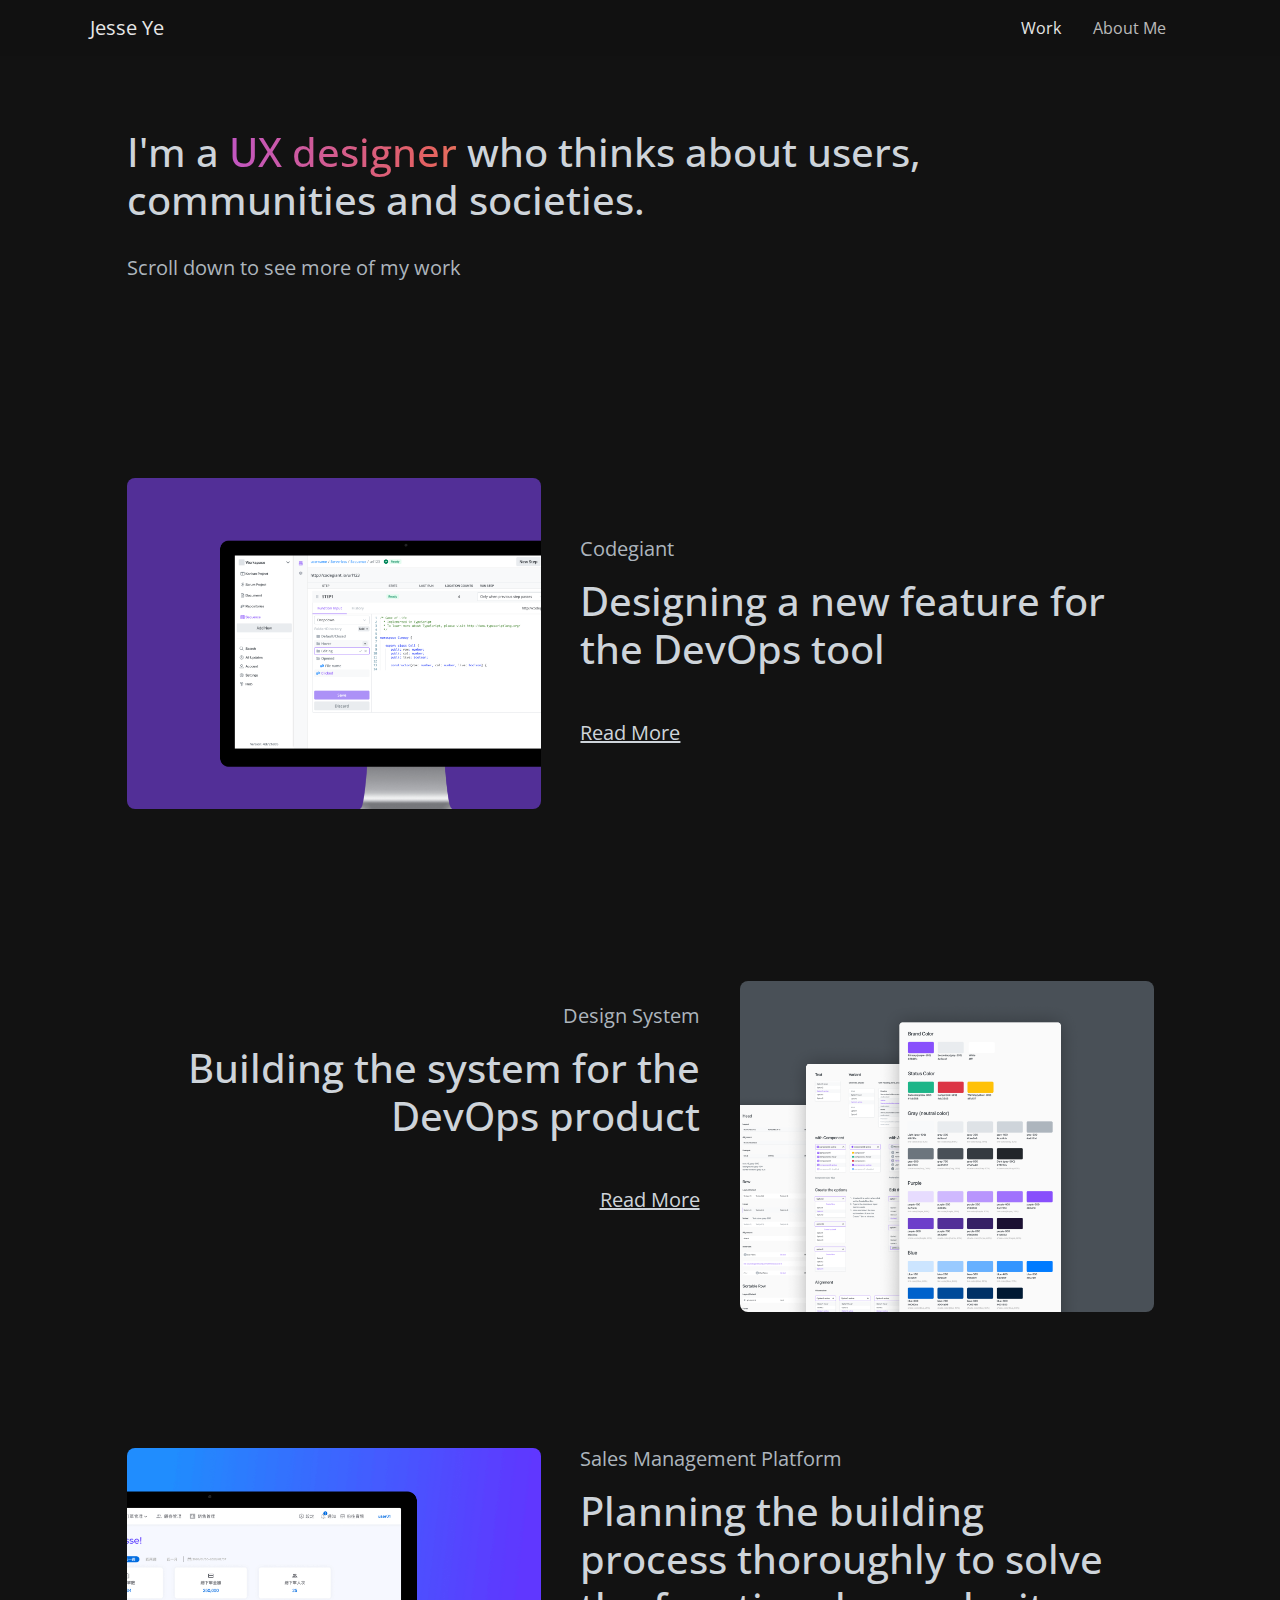
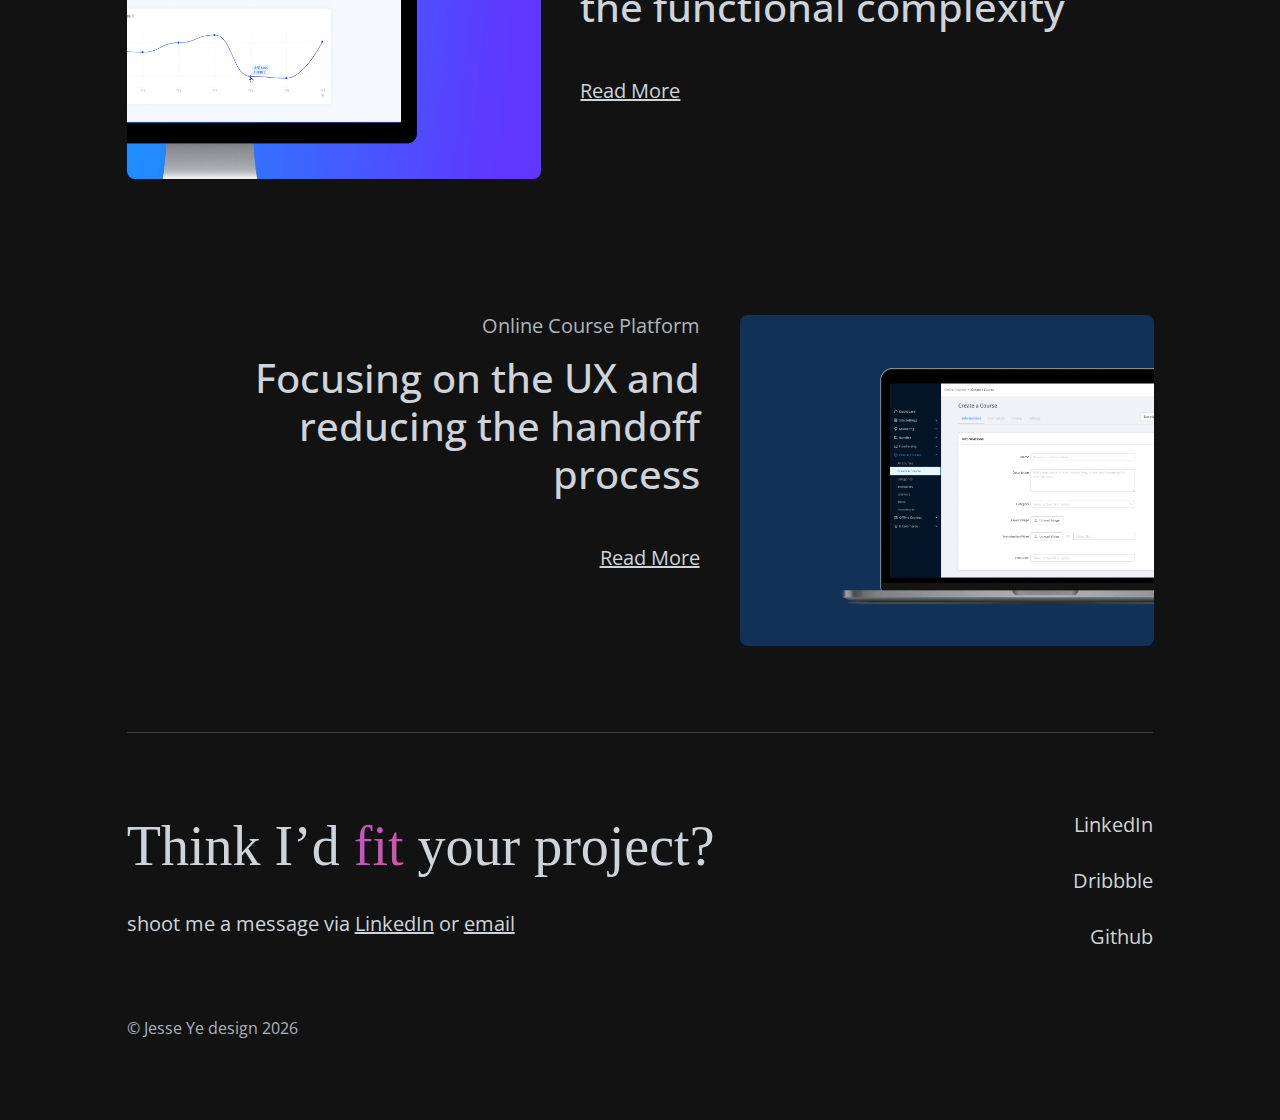
==== index.html @ 1ce90425 "update" ====
<!DOCTYPE html>
<html lang="en">
<head>
    <meta charset="UTF-8">
    <meta http-equiv="X-UA-Compatible" content="IE=edge">
    <meta name="viewport" content="width=device-width, initial-scale=1.0">
    <link rel="preconnect" href="https://fonts.gstatic.com">
    <link href="https://fonts.googleapis.com/css2?family=Open+Sans&family=Kaisei+Tokumin&family=swap" rel="stylesheet">
    <link rel="stylesheet" href="css/all.css">
    <link rel="stylesheet" href="css/style.css">
    <link rel="stylesheet" href="css/bootstap.css">
    <script src="chrome-extension://jhffgcfmcckgmioipfnmbannkpncfipo/util.js"></script>
    <script src="chrome-extension://jhffgcfmcckgmioipfnmbannkpncfipo/pagejs.js"></script>
    <script async src="https://www.googletagmanager.com/gtag/js?id=G-CXMWJLKNYX"></script>
    <script>
      window.dataLayer = window.dataLayer || [];
      function gtag(){dataLayer.push(arguments);}
      gtag('js', new Date());

      gtag('config', 'G-CXMWJLKNYX');
    </script>

    <link rel="icon" type="image/png" sizes="32x32" href="/img/favicon32.png">
    <link rel="icon" type="image/png" sizes="16x16" href="/img/favicon16.png">
    <title>Jesse Ye</title>
    <meta name="description" content="UI/UX designer who spacilizes in complex product design and enjoys making design into real code.">
    <meta name="keywords" content="ui designer, ux designer, product designer, software designer, designer">
</head>

<body>

 <!--NAVBAR-->
 <div class="container pb-lg-5">
  <nav class="navbar navbar-expand-sm navbar-dark bg-dark fixed-top">
   <div class="container">
     <a class="navbar-brand" href="https://www.jesseye.site/">Jesse Ye</a>
     <button class="navbar-toggler border-0" type="button" data-bs-toggle="collapse" data-bs-target="#navbarNav" aria-controls="navbarNav" aria-expanded="false" aria-label="Toggle navigation">
       <span class="navbar-toggler-icon"></span>
     </button>
     <div class="collapse navbar-collapse" id="navbarNav">
       <ul class="navbar-nav ms-auto">
         <li class="nav-item me-3">
           <a class="nav-link active" aria-current="page" href="https://www.jesseye.site/">Work</a>
         </li>
         <li class="nav-item me-3">
           <a class="nav-link" href="https://www.jesseye.site/aboutme">About Me</a>
         </li>
       </ul>
     </div>
   </div>
 </nav>
 </div>
   

  <!--HEADER-->
  <section class="container col-sm-10 pb-5">
    <div class="header row">
      <p class="col-md-10 display-6 load-animation">I'm a <span class="gradient-animation">UX designer</span> who thinks about users, communities and societies.</p> 
      <p class="col-md-10 h4 mt-3 text-muted load-animation">Scroll down to see more of my work</p>
    </div>
  </section>
    

  <!--SECTION-->
  <section class="work container col-sm-10 mt-5">
    <div class="row position-relative pb-lg-3">
      <div class="col-lg-5">
        <img src="img/thumbnail/codegiant.png" alt="image of the web-based DevOps tool" class="img-fluid rounded-3 parallax">
      </div>
      <div class="col-lg-7">
        <div class="mx-lg-3 mt-4"> 
          <p class="h4 mb-3 text-muted">Codegiant</p>
          <h1 class="mb-md-5 display-6">Designing a new feature for the DevOps tool</h1>
          <a href="https://www.jesseye.site/codegiant" class="h5 stretched-link">Read More</a>
        </div>
      </div>
    </div>

   <div class="row position-relative pb-lg-3">
      <div class="col-lg-5 order-lg-2">
        <img src="img/thumbnail/cg-designSystem.png" alt="image of the Web-based display software" class="img-fluid rounded-3 parallax">
      </div>
      <div class="col-lg-7">
        <div class="mx-lg-3 mt-4 order-lg-1 text-lg-end"> 
          <p class="h4 mb-3 text-muted">Design System</p>
          <h1 class="mb-md-5 display-6">Building the system for the DevOps product</h1>
          <a href="https://www.jesseye.site/cg-designSystem" class="h5 stretched-link">Read More</a>
        </div>
      </div>
   </div>

   <div class="row position-relative pb-lg-3">
    <div class="col-lg-5">
      <img src="img/thumbnail/selltoy.png" alt="image of the web-based DevOps tool" class="img-fluid rounded-3 parallax">
    </div>
    <div class="col-lg-7">
      <div class="mx-lg-3 mt-4"> 
        <p class="h4 mb-3 text-muted">Sales Management Platform</p>
        <h1 class="mb-md-5 display-6">Planning the building process thoroughly to solve the functional complexity</h1>
        <a href="https://www.jesseye.site/selltoy" class="h5 stretched-link">Read More</a>
      </div>
    </div>
   </div>

   <div class="row position-relative pb-lg-3">
    <div class="col-lg-5 order-lg-2">
      <img src="img/thumbnail/havfit.png" alt="image of the Web-based display software" class="img-fluid rounded-3 parallax">
    </div>
    <div class="col-lg-7">
      <div class="mx-lg-3 mt-4 order-lg-1 text-lg-end"> 
        <p class="h4 mb-3 text-muted">Online Course Platform</p>
        <h1 class="mb-md-5 display-6">Focusing on the UX and reducing the handoff process</h1>
        <a href="https://www.jesseye.site/havfit" class="h5 stretched-link">Read More</a>
      </div>
    </div>
   </div>

   <!--
   <hr>

   <div class="row position-relative pb-lg-3">
    <div class="col-lg-5 order-lg-2">
      <img src="img/thumbnail-shopify-theme.png" alt="image of the Web-based display software" class="img-fluid rounded-3 parallax">
    </div>
    <div class="col-lg-7">
      <div class="mx-lg-3 mt-4 order-lg-1 text-lg-end"> 
        <p class="h4 mb-3 text-muted">Code Customization</p>
        <h1 class="mb-md-5 display-6">Turing the Shopify theme into a well designed website</h1>
        <a href="https://www.jesseye.site/shopify-theme" class="h5 stretched-link">Read More</a>
      </div>
    </div>
   </div>

   <div class="row position-relative pb-lg-3">
    <div class="col-lg-5">
      <img src="img/thumbnail-3.png" alt="image of the SaaS Website" class="img-fluid rounded-3 parallax">
    </div>
    <div class="col-lg-7">
      <div class="mx-lg-3 mt-4"> 
        <p class="h4 mb-3 text-muted">SaaS Website</p>
        <h1 class="mb-md-5 display-6">From designing to launching the site in less than 2 months</h1>
        <a href="https://www.jesseye.site/cg-site" class="h5 stretched-link">Read More</a>
      </div>
    </div>
   </div>
   -->

  </section>

  <!--FOOTER-->
  <footer class="container col-sm-10">
   <hr>
   <div class="row py-5">
      <div class="col-md-8 py-md-3">
        <p class="pb-3 display-4">Think I’d <span class="gradient-animation">fit</span> your project?</p>
        <h5 class="pb-sm-5">shoot me a message via <a target="_blank" href="https://www.linkedin.com/in/jesseye/">LinkedIn</a> or <a href="mailto:w.jesseye@gmail.com">email</a></h5>
        <br>
        <p class="text-muted"> &copy; Jesse Ye design <script>document.write(new Date().getFullYear())</script></p>
      </div>
      <div class="col-4 py-md-3 d-none d-sm-none d-md-block">
        <a class="h5 d-flex justify-content-sm-end text-link" target="_blank" href="https://www.linkedin.com/in/jesseye/">LinkedIn</a><br>
        <a class="h5 d-flex justify-content-sm-end text-link" target="_blank" href="https://dribbble.com/jesseye">Dribbble</a><br>
        <a class="h5 d-flex justify-content-sm-end text-link" target="_blank" href="https://github.com/jesseye97">Github</a><br>
      </div>
   </div>
  </footer>


 <script src="simpleParallax.js"></script>
 <script type="text/javascript">
  if (window.innerWidth > 600) {
    var image = document.getElementsByClassName('parallax');
    new simpleParallax(image, {
      overflow: true
    });
  }
 </script>
 <script src="https://cdn.jsdelivr.net/npm/bootstrap@5.0.0-beta3/dist/js/bootstrap.bundle.min.js" integrity="sha384-JEW9xMcG8R+pH31jmWH6WWP0WintQrMb4s7ZOdauHnUtxwoG2vI5DkLtS3qm9Ekf" crossorigin="anonymous"></script>
</body>
</html>
---- css/style.css ----
.navbar {
  opacity: 0.9;
}

.header {
  padding: 80px 0px;
}

.gradient-animation {
  background: linear-gradient(
    to left,
    #c156c2,
    #56c4f5,
    #76dd2c,
    #f4cd44,
    #e46161,
    #c156c2
  );
  color: transparent;
  background-size: 1000px 100%;
  -webkit-text-fill-color: transparent;
  -webkit-background-clip: text;
  animation: gradient 120s infinite;
}

@keyframes gradient {
  0% {
    background-position-x: 0;
  }
  100% {
    background-position-x: 10000px;
  }
}

.work .row {
  align-items: center;
  margin-bottom: 120px;
}

.text-link {
  text-decoration: none;
}

.center {
  align-items: center;
}

.load-animation {
  animation-duration: 2s;
  animation-name: load;
  position: relative;
}

@keyframes load {
  0% {
    top: 80px;
    opacity: 0;
  }
  100% {
    top: 0px;
    opacity: 1;
  }
}

.img-container {
  width: 100%;
  display: flex;
  flex-flow: row nowrap;
  overflow: hidden;
}

.row-align {
  display: flex;
  flex-flow: row nowrap;
  -webkit-box-pack: center;
  -webkit-box-align: stretch;
  align-items: stretch;
  position: relative;
  left: 0px;
}

.row-animation {
  animation-duration: 20s;
  animation-iteration-count: infinite;
  animation-direction: alternate;
  animation-timing-function: linear;
  animation-name: row;
}

@keyframes row {
  0% {
    left: 0px;
  }
  100% {
    left: -2500px;
  }
}

.img-size {
  height: 400px;
  width: 400px;
  flex: 0 0 auto;
  box-shadow: rgb(0 0 0) 0px 0px 20px;
}
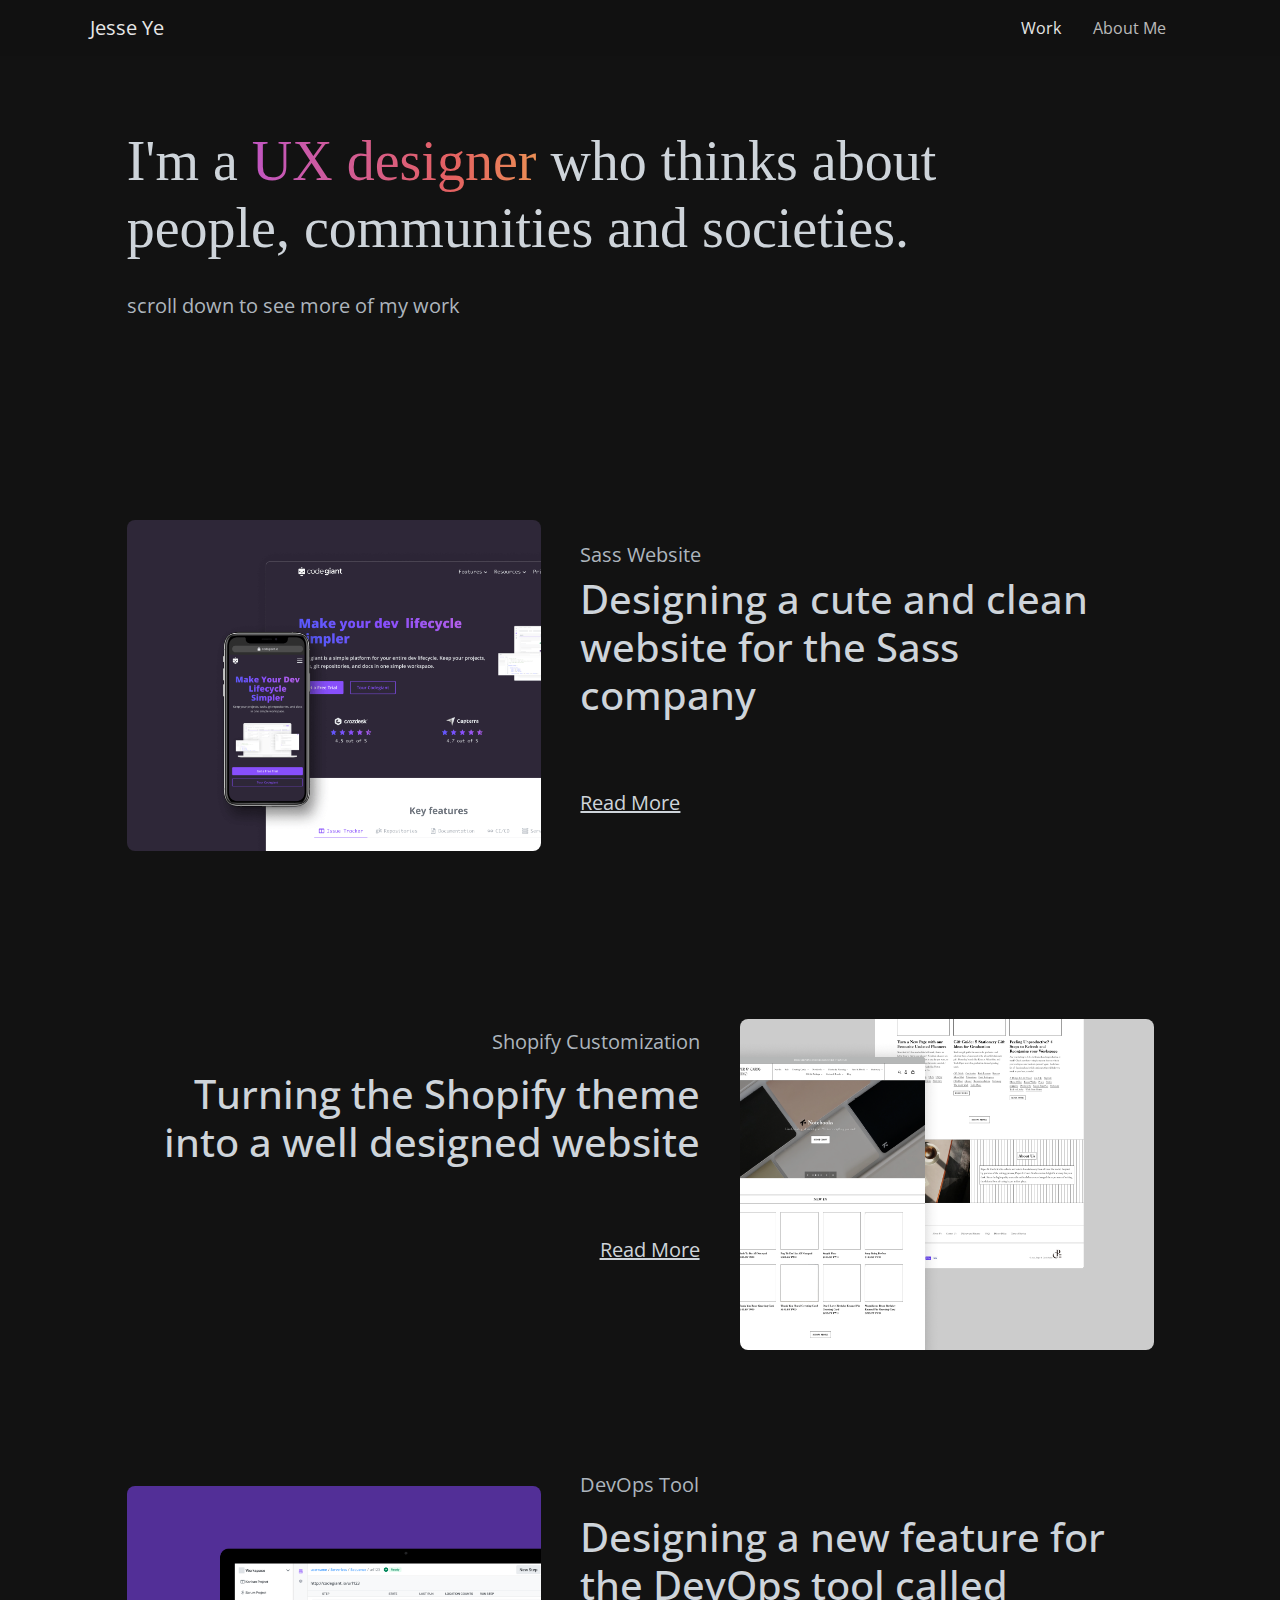
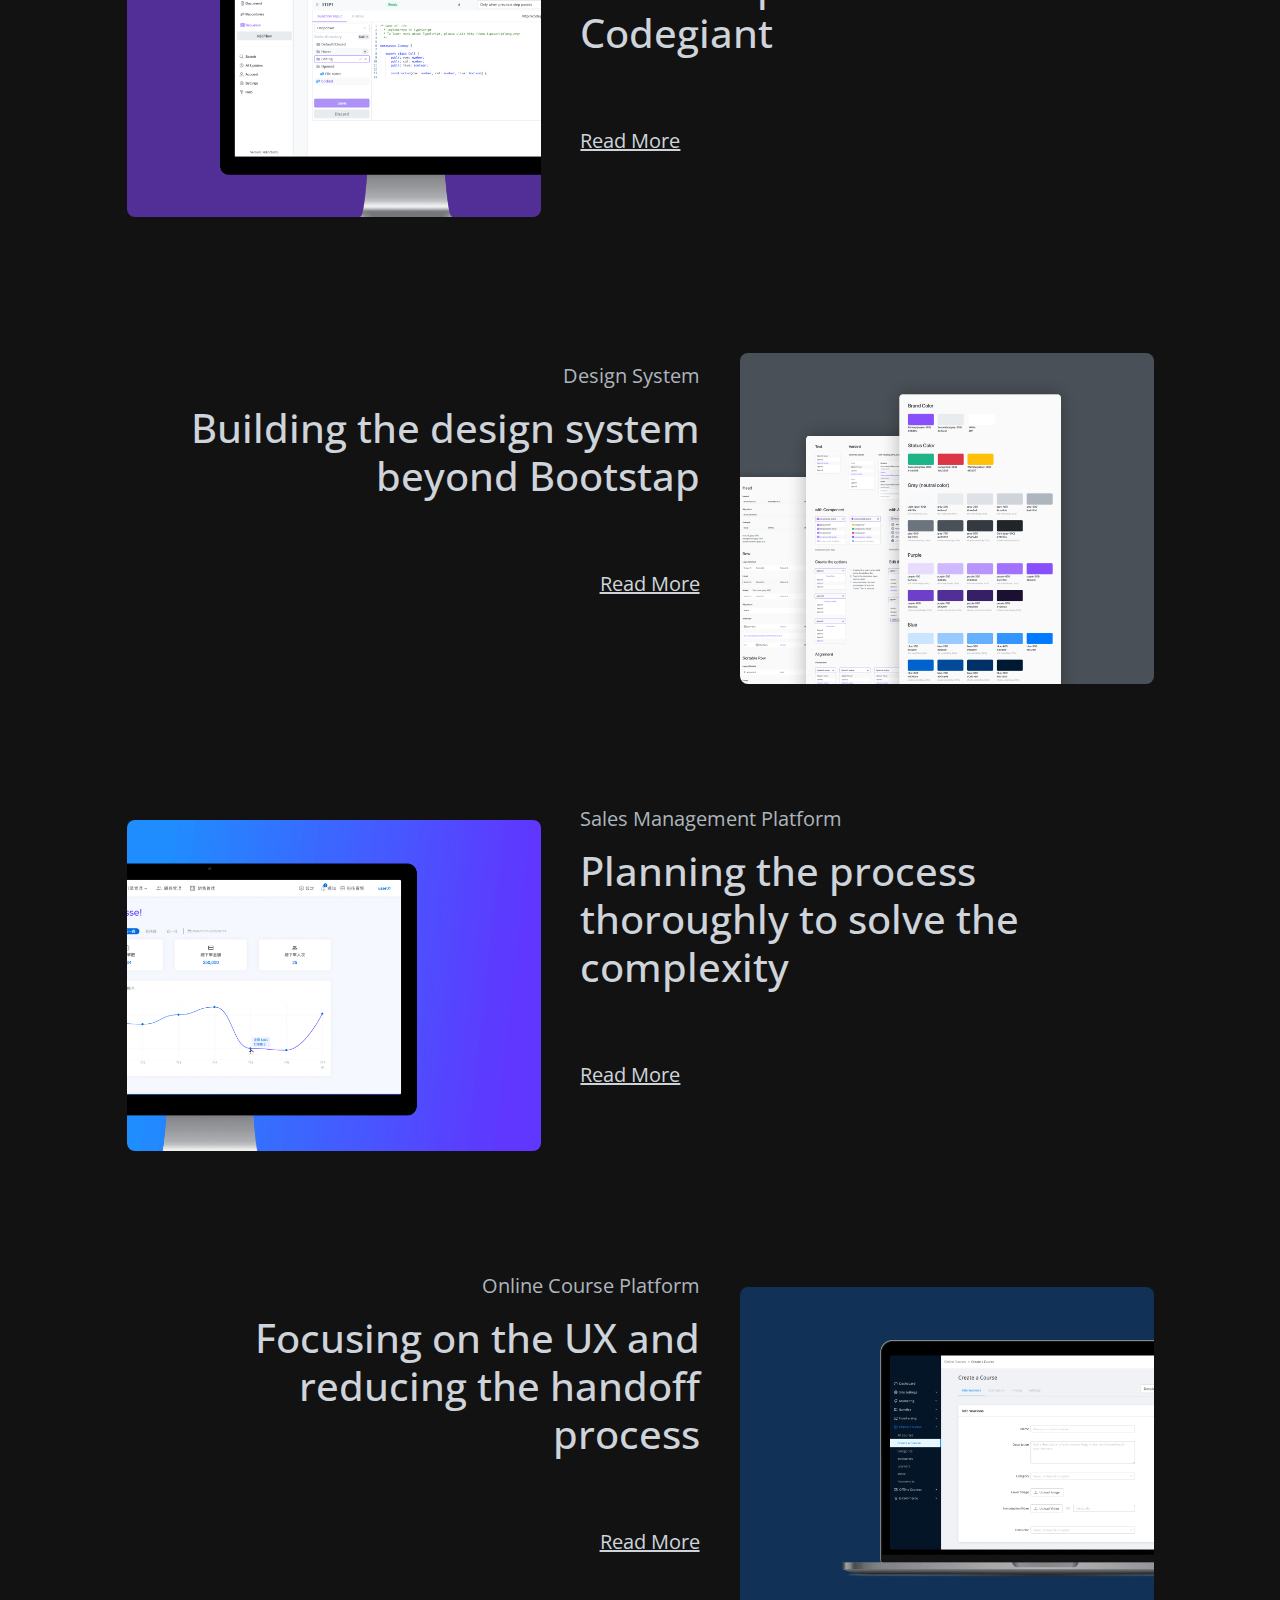
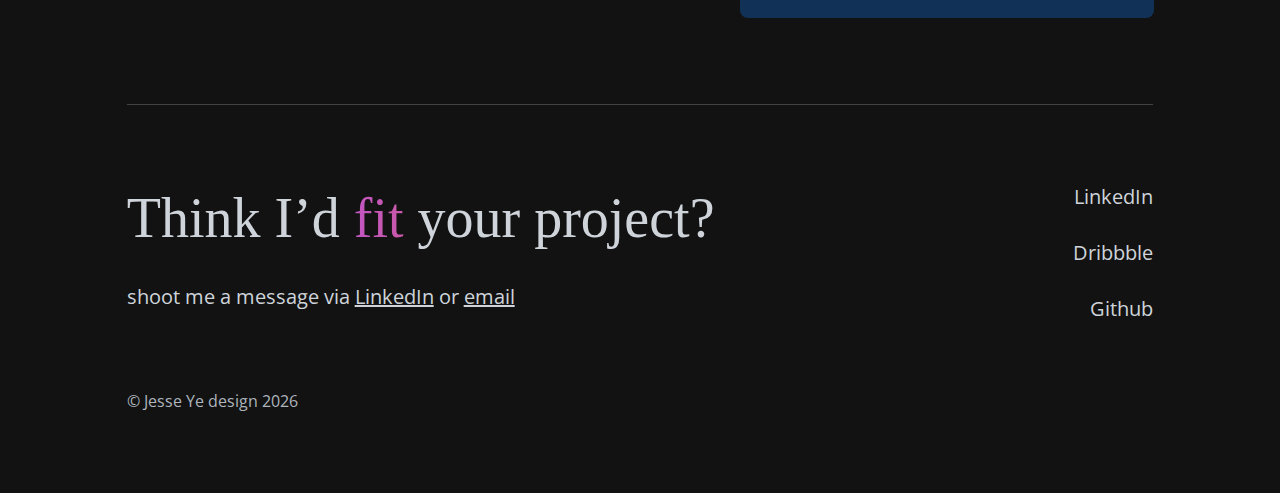
==== commit 6c254f61: "more updates" ====
--- a/index.html
+++ b/index.html
@@ -23,8 +23,8 @@
     <link rel="icon" type="image/png" sizes="32x32" href="/img/favicon32.png">
     <link rel="icon" type="image/png" sizes="16x16" href="/img/favicon16.png">
     <title>Jesse Ye</title>
-    <meta name="description" content="UI/UX designer who spacilizes in complex product design and enjoys making design into real code.">
-    <meta name="keywords" content="ui designer, ux designer, product designer, software designer, designer">
+    <meta name="description" content="UI/UX designer who thinks about users, communities and societies.">
+    <meta name="keywords" content="ui designer, ux designer, user experience, product design, minimal design, gender equality, digital right">
 </head>
 
 <body>
@@ -55,23 +55,56 @@
   <!--HEADER-->
   <section class="container col-sm-10 pb-5">
     <div class="header row">
-      <p class="col-md-10 display-6 load-animation">I'm a <span class="gradient-animation">UX designer</span> who thinks about users, communities and societies.</p> 
-      <p class="col-md-10 h4 mt-3 text-muted load-animation">Scroll down to see more of my work</p>
+      <p class="col-md-10 display-4 load-animation">I'm a <span class="gradient-animation">UX designer</span> who thinks about people, communities and societies.</p> 
+      <p class="col-md-10 h4 mt-3 text-muted load-animation">scroll down to see more of my work</p>
     </div>
   </section>
     
 
   <!--SECTION-->
   <section class="work container col-sm-10 mt-5">
+
+    <div class="row position-relative pb-lg-3">
+      <div class="col-lg-5">
+        <img src="img/thumbnail/cg-site.png" alt="image of the web-based DevOps tool" class="img-fluid rounded-3 parallax">
+      </div>
+      <div class="col-lg-7">
+        <div class="mx-lg-3 mt-4"> 
+          <p class="h4 mb-2 text-muted">Sass Website</p>
+          <div class="mb-md-5"><a href="https://www.jesseye.site/cg-site" class="stretched-link text-link display-6">
+            Designing a cute and clean website for the Sass company</a></div>
+          <br>
+          <a href="https://www.jesseye.site/cg-site" class="h5">Read More</a>
+        </div>
+      </div>
+    </div>
+
+   <div class="row position-relative pb-lg-3">
+      <div class="col-lg-5 order-lg-2">
+        <img src="img/thumbnail/shopify-theme.png" alt="image of the Web-based display software" class="img-fluid rounded-3 parallax">
+      </div>
+      <div class="col-lg-7">
+        <div class="mx-lg-3 mt-4 order-lg-1 text-lg-end"> 
+          <p class="h4 mb-3 text-muted">Shopify Customization</p>
+          <div class="mb-md-5"><a href="https://www.jesseye.site/cg-site" class="stretched-link text-link display-6">
+            Turning the Shopify theme into a well designed website</a></div>
+          <br>
+          <a href="https://www.jesseye.site/cg-site" class="h5">Read More</a>
+        </div>
+      </div>
+   </div>
+
     <div class="row position-relative pb-lg-3">
       <div class="col-lg-5">
         <img src="img/thumbnail/codegiant.png" alt="image of the web-based DevOps tool" class="img-fluid rounded-3 parallax">
       </div>
       <div class="col-lg-7">
         <div class="mx-lg-3 mt-4"> 
-          <p class="h4 mb-3 text-muted">Codegiant</p>
-          <h1 class="mb-md-5 display-6">Designing a new feature for the DevOps tool</h1>
-          <a href="https://www.jesseye.site/codegiant" class="h5 stretched-link">Read More</a>
+          <p class="h4 mb-3 text-muted">DevOps Tool</p>
+          <div class="mb-md-5"><a href="https://www.jesseye.site/cg-site" class="stretched-link text-link display-6">
+            Designing a new feature for the DevOps tool called Codegiant</a></div>
+          <br>
+          <a href="https://www.jesseye.site/cg-site" class="h5">Read More</a>
         </div>
       </div>
     </div>
@@ -83,8 +116,10 @@
       <div class="col-lg-7">
         <div class="mx-lg-3 mt-4 order-lg-1 text-lg-end"> 
           <p class="h4 mb-3 text-muted">Design System</p>
-          <h1 class="mb-md-5 display-6">Building the system for the DevOps product</h1>
-          <a href="https://www.jesseye.site/cg-designSystem" class="h5 stretched-link">Read More</a>
+          <div class="mb-md-5"><a href="https://www.jesseye.site/cg-site" class="stretched-link text-link display-6">
+            Building the design system beyond Bootstap</a></div>
+          <br>
+          <a href="https://www.jesseye.site/cg-site" class="h5">Read More</a>
         </div>
       </div>
    </div>
@@ -96,8 +131,10 @@
     <div class="col-lg-7">
       <div class="mx-lg-3 mt-4"> 
         <p class="h4 mb-3 text-muted">Sales Management Platform</p>
-        <h1 class="mb-md-5 display-6">Planning the building process thoroughly to solve the functional complexity</h1>
-        <a href="https://www.jesseye.site/selltoy" class="h5 stretched-link">Read More</a>
+        <div class="mb-md-5"><a href="https://www.jesseye.site/cg-site" class="stretched-link text-link display-6">
+          Planning the process thoroughly to solve the complexity</a></div>
+        <br>
+        <a href="https://www.jesseye.site/cg-site" class="h5">Read More</a>
       </div>
     </div>
    </div>
@@ -109,41 +146,13 @@
     <div class="col-lg-7">
       <div class="mx-lg-3 mt-4 order-lg-1 text-lg-end"> 
         <p class="h4 mb-3 text-muted">Online Course Platform</p>
-        <h1 class="mb-md-5 display-6">Focusing on the UX and reducing the handoff process</h1>
-        <a href="https://www.jesseye.site/havfit" class="h5 stretched-link">Read More</a>
+        <div class="mb-md-5"><a href="https://www.jesseye.site/cg-site" class="stretched-link text-link display-6">
+          Focusing on the UX and reducing the handoff process</a></div>
+        <br>
+        <a href="https://www.jesseye.site/cg-site" class="h5">Read More</a>
       </div>
     </div>
    </div>
-
-   <!--
-   <hr>
-
-   <div class="row position-relative pb-lg-3">
-    <div class="col-lg-5 order-lg-2">
-      <img src="img/thumbnail-shopify-theme.png" alt="image of the Web-based display software" class="img-fluid rounded-3 parallax">
-    </div>
-    <div class="col-lg-7">
-      <div class="mx-lg-3 mt-4 order-lg-1 text-lg-end"> 
-        <p class="h4 mb-3 text-muted">Code Customization</p>
-        <h1 class="mb-md-5 display-6">Turing the Shopify theme into a well designed website</h1>
-        <a href="https://www.jesseye.site/shopify-theme" class="h5 stretched-link">Read More</a>
-      </div>
-    </div>
-   </div>
-
-   <div class="row position-relative pb-lg-3">
-    <div class="col-lg-5">
-      <img src="img/thumbnail-3.png" alt="image of the SaaS Website" class="img-fluid rounded-3 parallax">
-    </div>
-    <div class="col-lg-7">
-      <div class="mx-lg-3 mt-4"> 
-        <p class="h4 mb-3 text-muted">SaaS Website</p>
-        <h1 class="mb-md-5 display-6">From designing to launching the site in less than 2 months</h1>
-        <a href="https://www.jesseye.site/cg-site" class="h5 stretched-link">Read More</a>
-      </div>
-    </div>
-   </div>
-   -->
 
   </section>
 
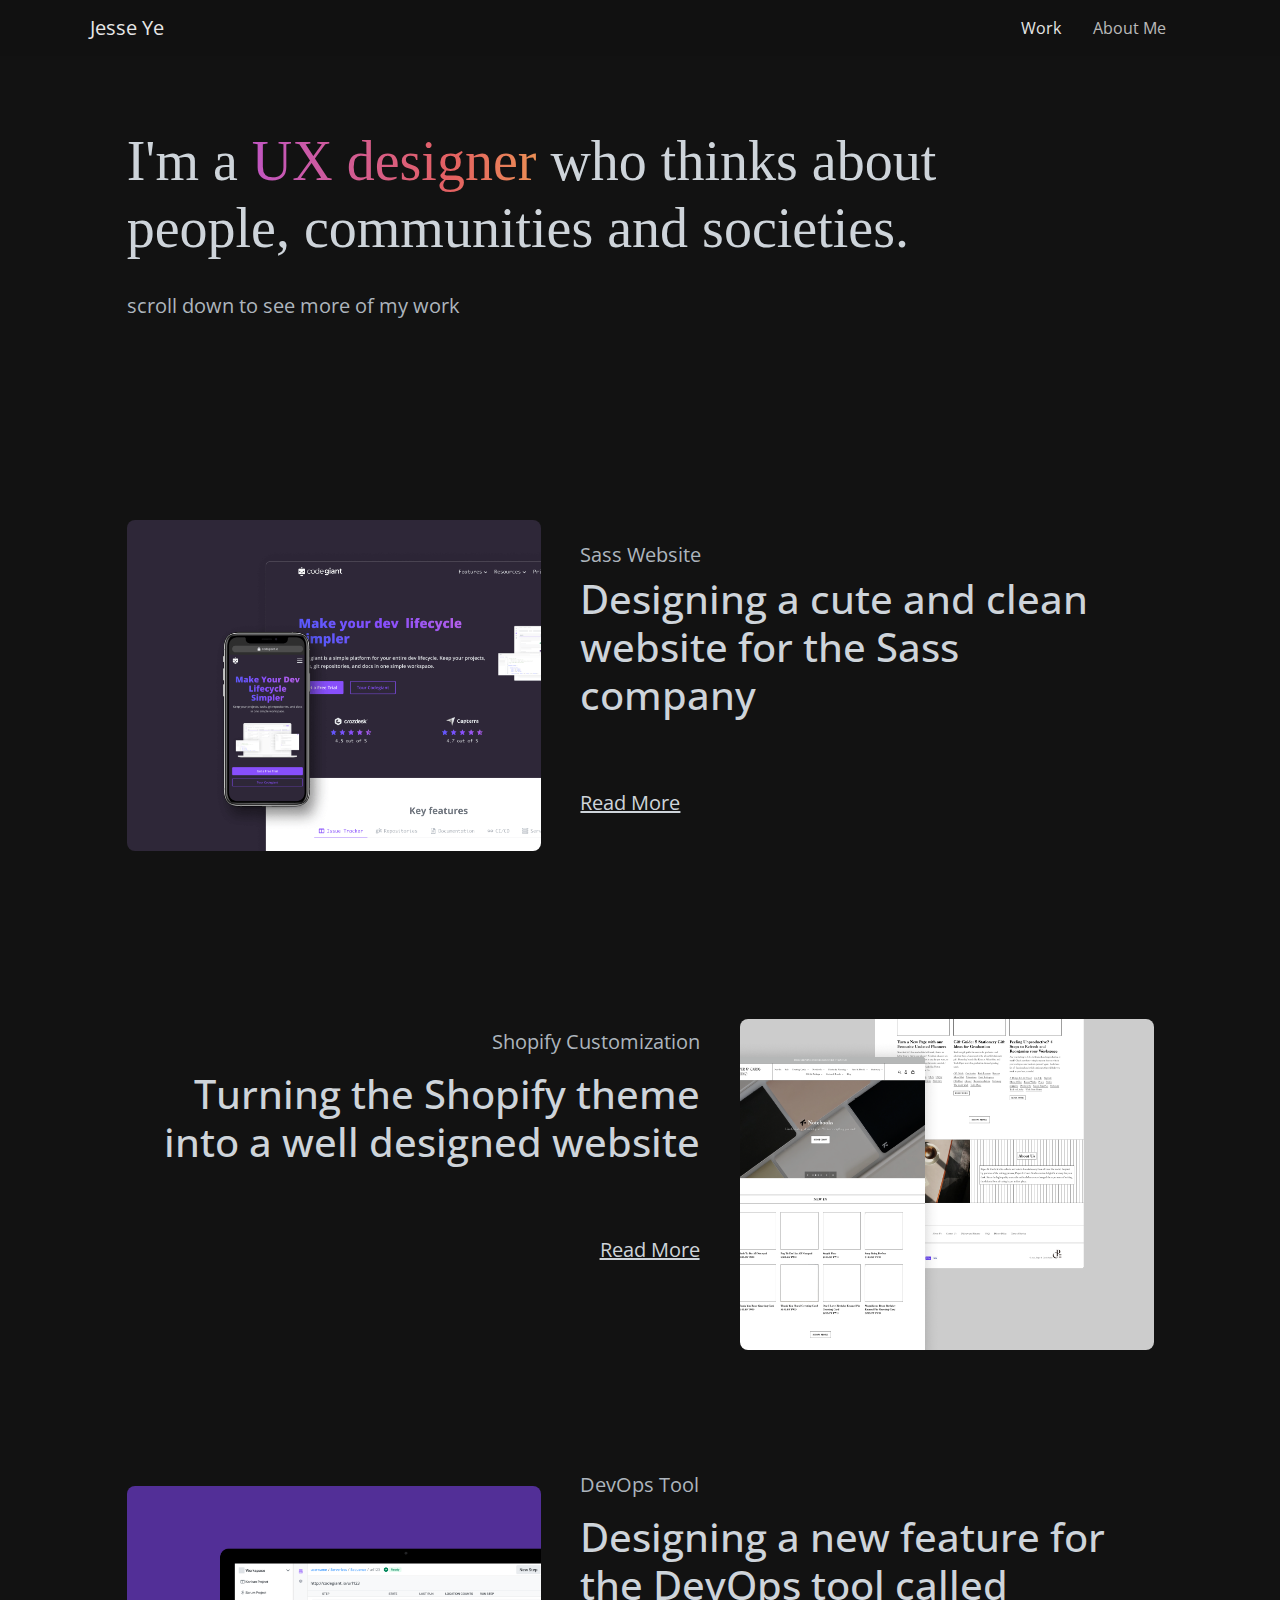
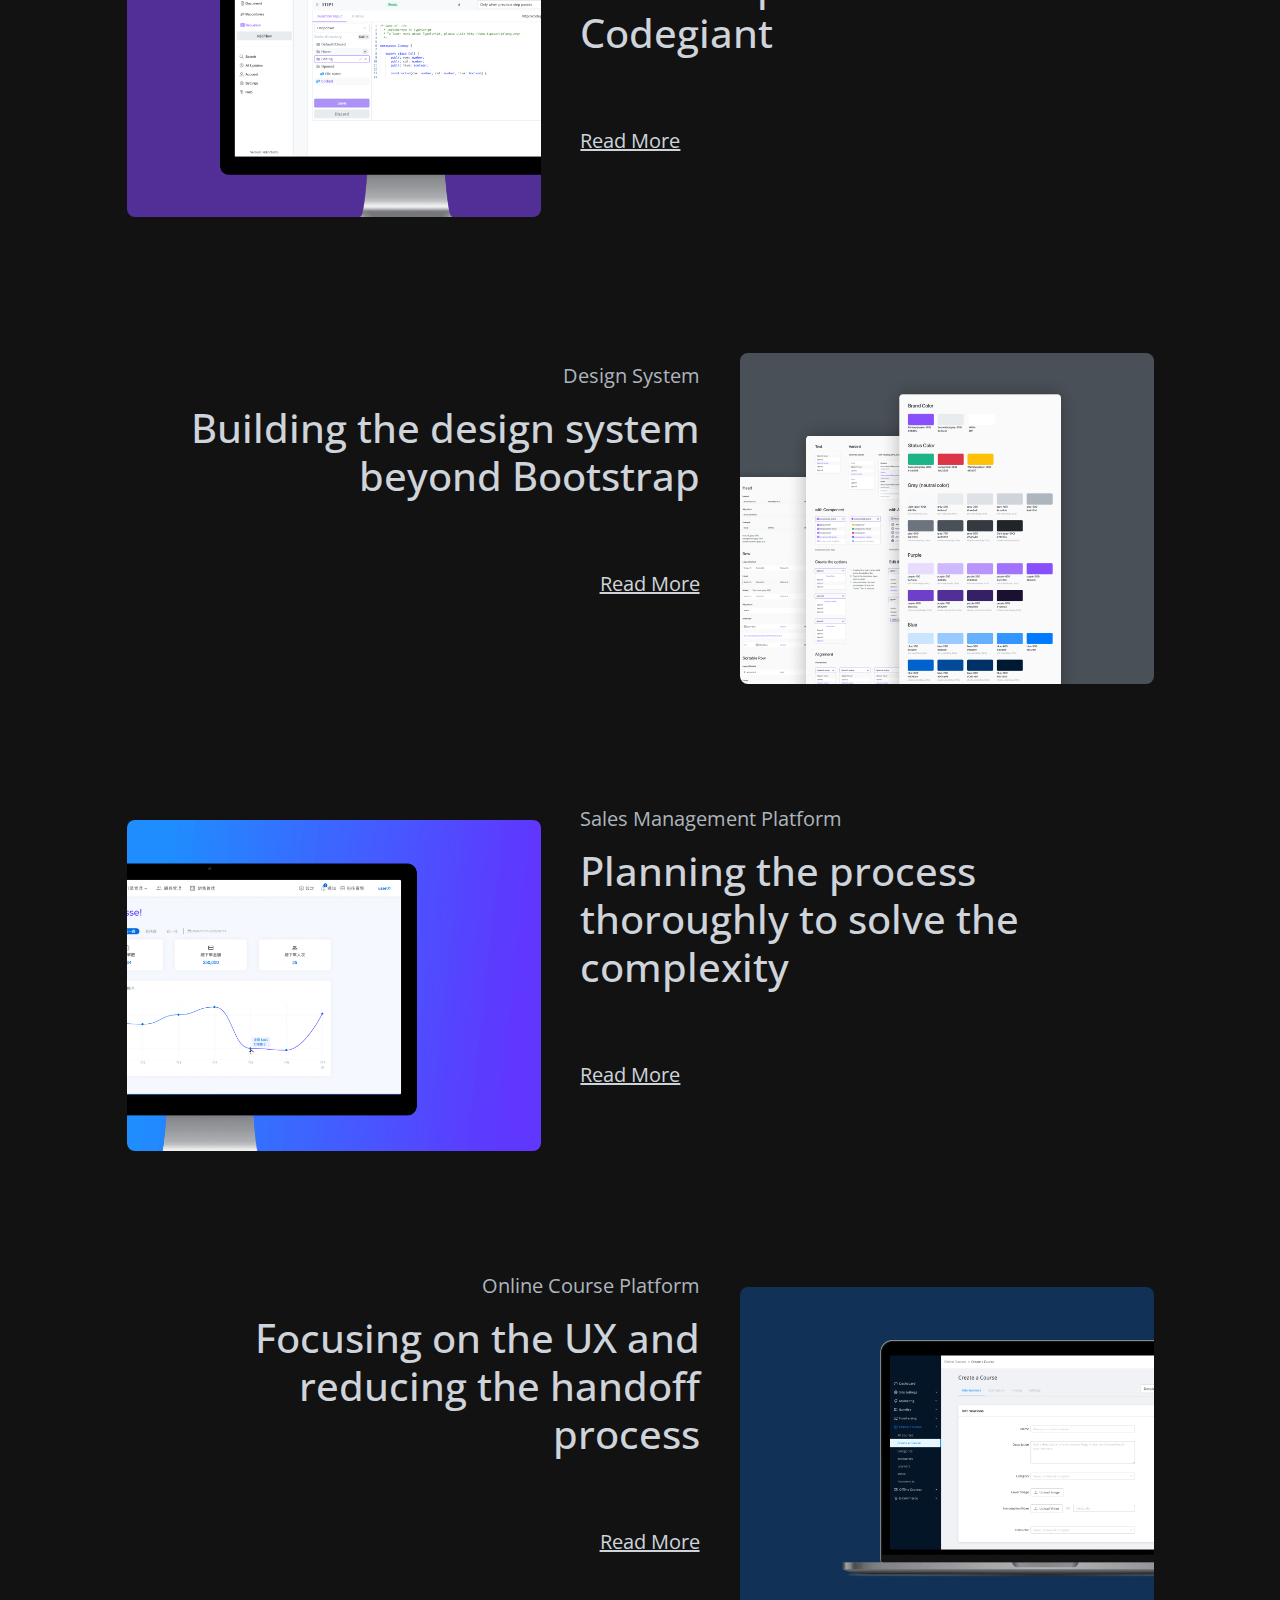
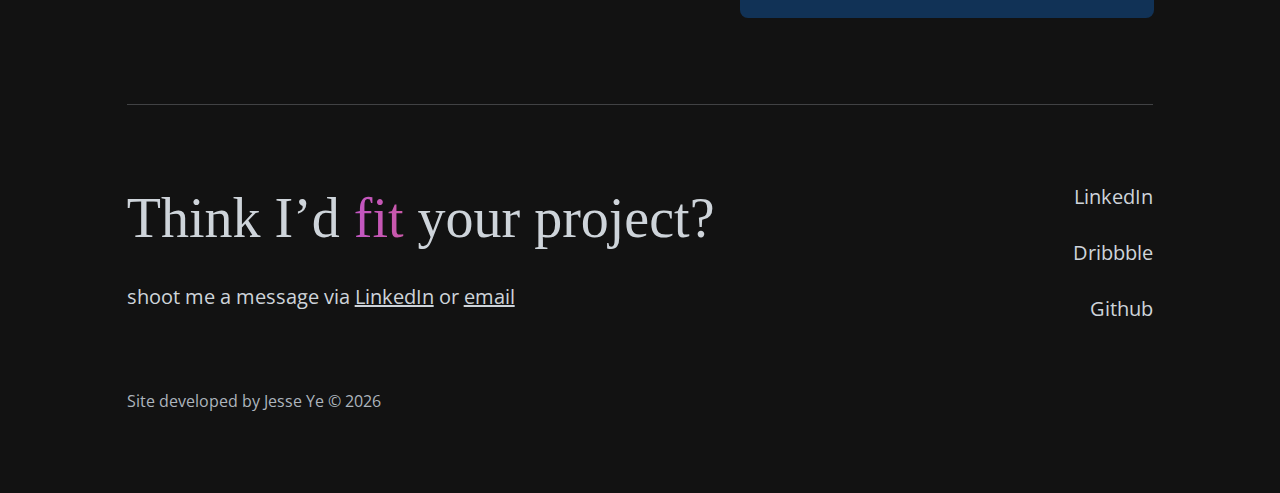
==== commit 73dadaae: "update footer" ====
--- a/index.html
+++ b/index.html
@@ -117,7 +117,7 @@
         <div class="mx-lg-3 mt-4 order-lg-1 text-lg-end"> 
           <p class="h4 mb-3 text-muted">Design System</p>
           <div class="mb-md-5"><a href="https://www.jesseye.site/cg-site" class="stretched-link text-link display-6">
-            Building the design system beyond Bootstap</a></div>
+            Building the design system beyond Bootstrap</a></div>
           <br>
           <a href="https://www.jesseye.site/cg-site" class="h5">Read More</a>
         </div>
@@ -164,7 +164,7 @@
         <p class="pb-3 display-4">Think I’d <span class="gradient-animation">fit</span> your project?</p>
         <h5 class="pb-sm-5">shoot me a message via <a target="_blank" href="https://www.linkedin.com/in/jesseye/">LinkedIn</a> or <a href="mailto:w.jesseye@gmail.com">email</a></h5>
         <br>
-        <p class="text-muted"> &copy; Jesse Ye design <script>document.write(new Date().getFullYear())</script></p>
+        <p class="text-muted">Site developed by Jesse Ye &copy; <script>document.write(new Date().getFullYear())</script></p>
       </div>
       <div class="col-4 py-md-3 d-none d-sm-none d-md-block">
         <a class="h5 d-flex justify-content-sm-end text-link" target="_blank" href="https://www.linkedin.com/in/jesseye/">LinkedIn</a><br>
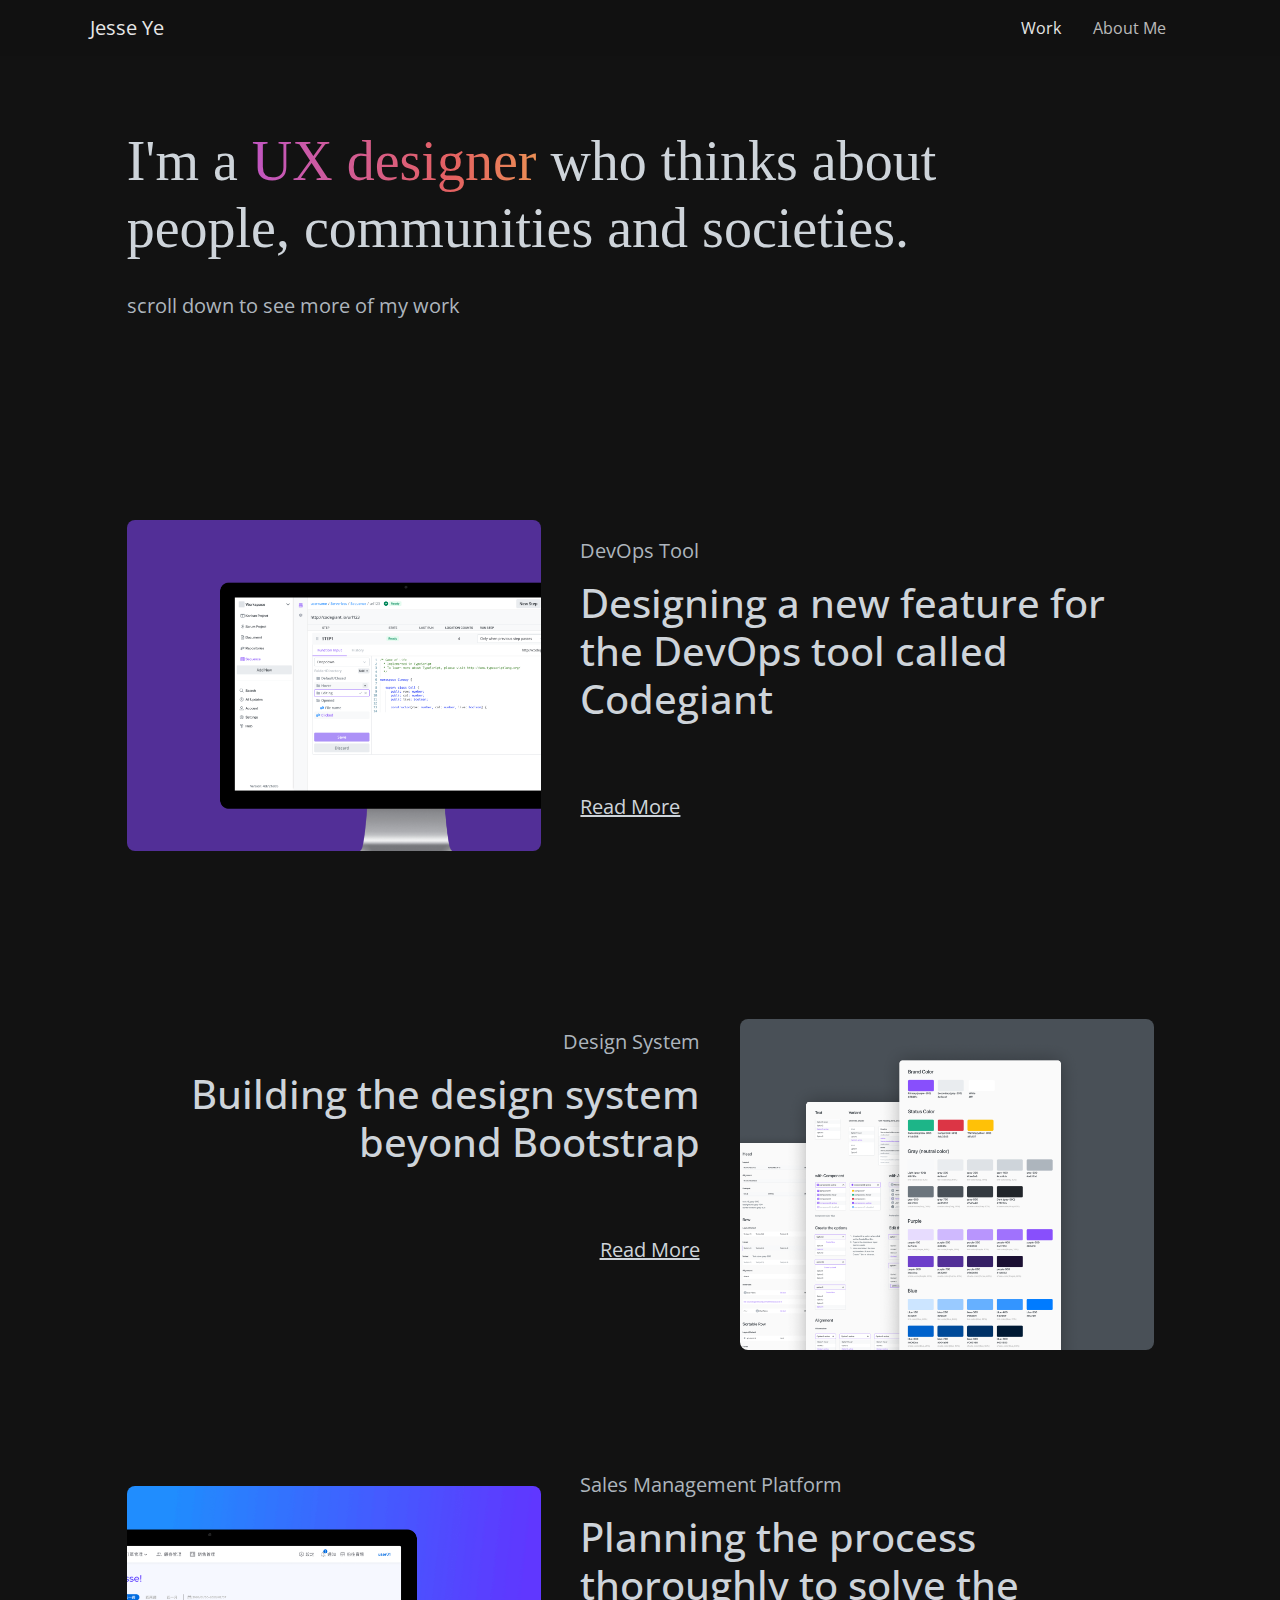
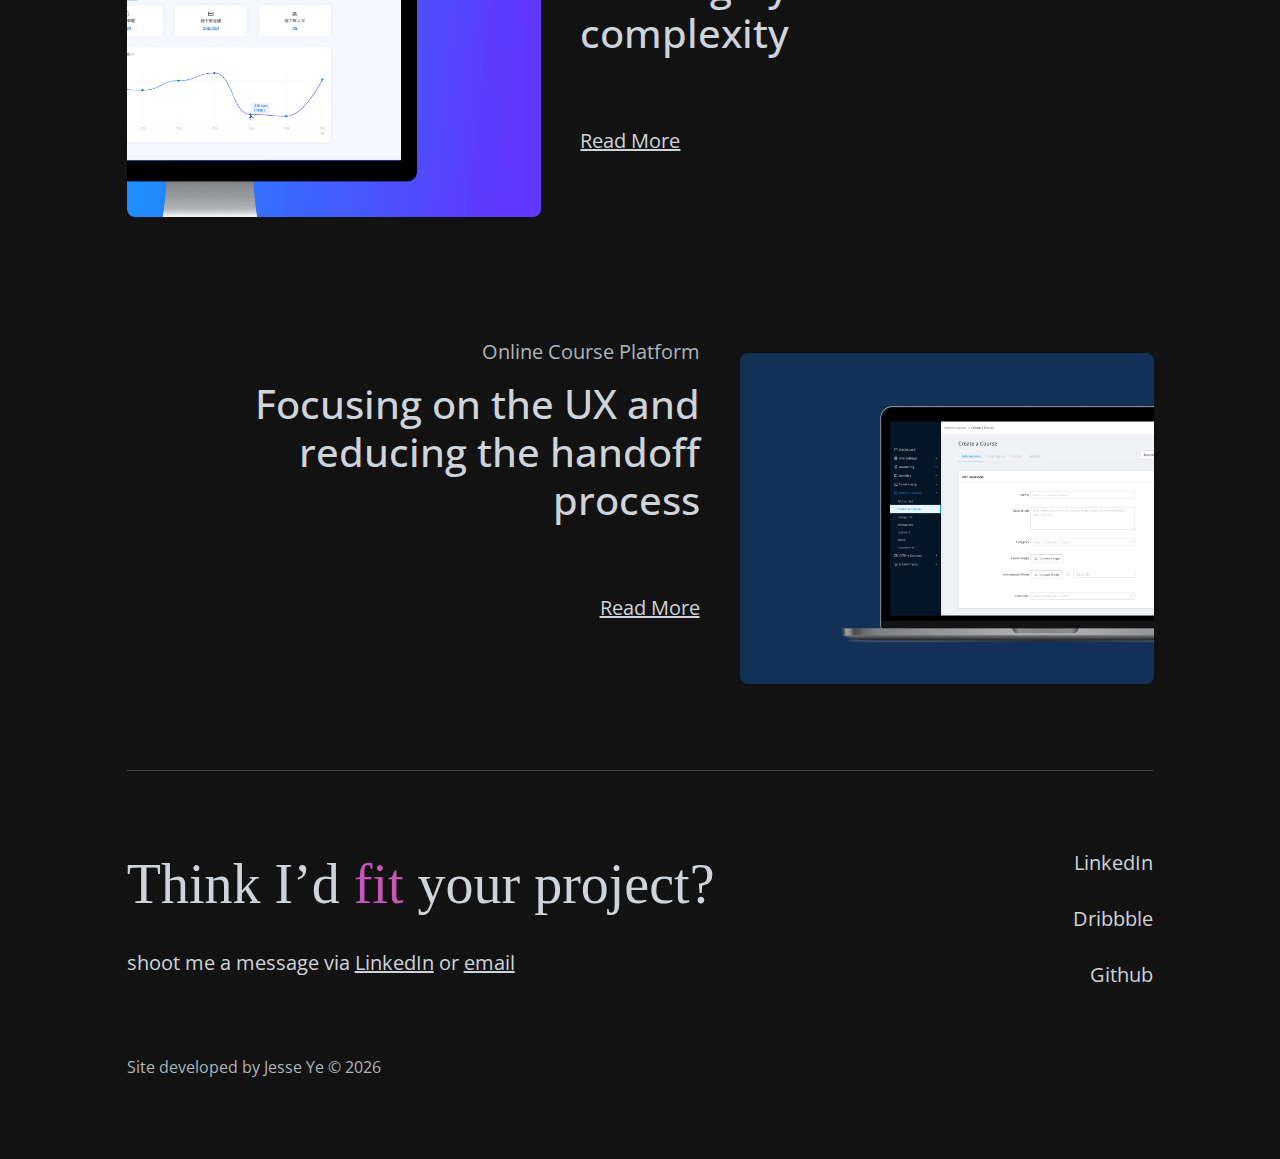
==== commit ca71e7b7: "update" ====
--- a/index.html
+++ b/index.html
@@ -25,6 +25,7 @@
     <title>Jesse Ye</title>
     <meta name="description" content="UI/UX designer who thinks about users, communities and societies.">
     <meta name="keywords" content="ui designer, ux designer, user experience, product design, minimal design, gender equality, digital right">
+    <meta property="og:image" content="https://ibb.co/RTM2ZRW" />
 </head>
 
 <body>
@@ -66,42 +67,12 @@
 
     <div class="row position-relative pb-lg-3">
       <div class="col-lg-5">
-        <img src="img/thumbnail/cg-site.png" alt="image of the web-based DevOps tool" class="img-fluid rounded-3 parallax">
-      </div>
-      <div class="col-lg-7">
-        <div class="mx-lg-3 mt-4"> 
-          <p class="h4 mb-2 text-muted">Sass Website</p>
-          <div class="mb-md-5"><a href="https://www.jesseye.site/cg-site" class="stretched-link text-link display-6">
-            Designing a cute and clean website for the Sass company</a></div>
-          <br>
-          <a href="https://www.jesseye.site/cg-site" class="h5">Read More</a>
-        </div>
-      </div>
-    </div>
-
-   <div class="row position-relative pb-lg-3">
-      <div class="col-lg-5 order-lg-2">
-        <img src="img/thumbnail/shopify-theme.png" alt="image of the Web-based display software" class="img-fluid rounded-3 parallax">
-      </div>
-      <div class="col-lg-7">
-        <div class="mx-lg-3 mt-4 order-lg-1 text-lg-end"> 
-          <p class="h4 mb-3 text-muted">Shopify Customization</p>
-          <div class="mb-md-5"><a href="https://www.jesseye.site/cg-site" class="stretched-link text-link display-6">
-            Turning the Shopify theme into a well designed website</a></div>
-          <br>
-          <a href="https://www.jesseye.site/cg-site" class="h5">Read More</a>
-        </div>
-      </div>
-   </div>
-
-    <div class="row position-relative pb-lg-3">
-      <div class="col-lg-5">
         <img src="img/thumbnail/codegiant.png" alt="image of the web-based DevOps tool" class="img-fluid rounded-3 parallax">
       </div>
       <div class="col-lg-7">
         <div class="mx-lg-3 mt-4"> 
           <p class="h4 mb-3 text-muted">DevOps Tool</p>
-          <div class="mb-md-5"><a href="https://www.jesseye.site/cg-site" class="stretched-link text-link display-6">
+          <div class="mb-md-5"><a href="https://www.jesseye.site/codegiant" class="stretched-link text-link display-6">
             Designing a new feature for the DevOps tool called Codegiant</a></div>
           <br>
           <a href="https://www.jesseye.site/cg-site" class="h5">Read More</a>
@@ -116,7 +87,7 @@
       <div class="col-lg-7">
         <div class="mx-lg-3 mt-4 order-lg-1 text-lg-end"> 
           <p class="h4 mb-3 text-muted">Design System</p>
-          <div class="mb-md-5"><a href="https://www.jesseye.site/cg-site" class="stretched-link text-link display-6">
+          <div class="mb-md-5"><a href="https://www.jesseye.site/cg-designSystem" class="stretched-link text-link display-6">
             Building the design system beyond Bootstrap</a></div>
           <br>
           <a href="https://www.jesseye.site/cg-site" class="h5">Read More</a>
@@ -131,7 +102,7 @@
     <div class="col-lg-7">
       <div class="mx-lg-3 mt-4"> 
         <p class="h4 mb-3 text-muted">Sales Management Platform</p>
-        <div class="mb-md-5"><a href="https://www.jesseye.site/cg-site" class="stretched-link text-link display-6">
+        <div class="mb-md-5"><a href="https://www.jesseye.site/selltoy" class="stretched-link text-link display-6">
           Planning the process thoroughly to solve the complexity</a></div>
         <br>
         <a href="https://www.jesseye.site/cg-site" class="h5">Read More</a>
@@ -146,7 +117,7 @@
     <div class="col-lg-7">
       <div class="mx-lg-3 mt-4 order-lg-1 text-lg-end"> 
         <p class="h4 mb-3 text-muted">Online Course Platform</p>
-        <div class="mb-md-5"><a href="https://www.jesseye.site/cg-site" class="stretched-link text-link display-6">
+        <div class="mb-md-5"><a href="https://www.jesseye.site/havfit" class="stretched-link text-link display-6">
           Focusing on the UX and reducing the handoff process</a></div>
         <br>
         <a href="https://www.jesseye.site/cg-site" class="h5">Read More</a>
